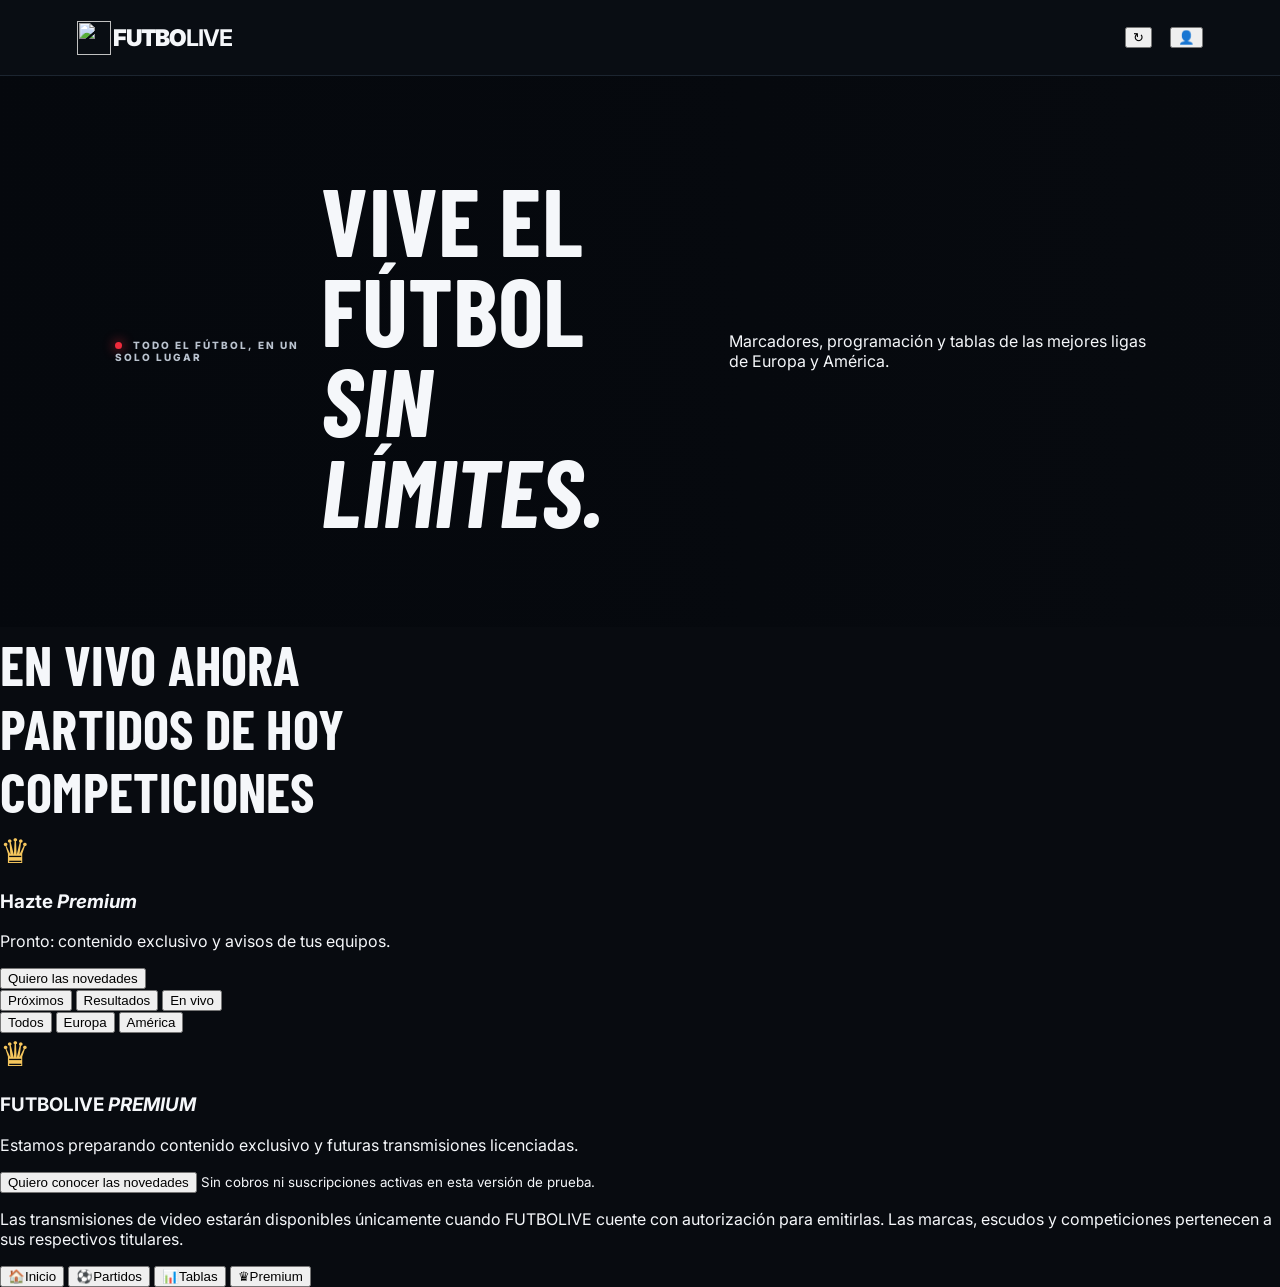
==== static/index.html @ 89f3f2bf "Add files via upload" ====
<!doctype html>
<html lang="es">
<head>
  <meta charset="utf-8">
  <meta name="viewport" content="width=device-width, initial-scale=1, viewport-fit=cover">
  <meta name="theme-color" content="#080b10">
  <meta name="description" content="FUTBOLIVE: partidos, resultados y tablas del fútbol internacional y local.">
  <meta name="apple-mobile-web-app-capable" content="yes">
  <meta name="mobile-web-app-capable" content="yes">
  <meta name="apple-mobile-web-app-status-bar-style" content="black-translucent">
  <meta name="apple-mobile-web-app-title" content="FUTBOLIVE">
  <link rel="manifest" href="/manifest.webmanifest">
  <link rel="icon" href="/icons/icon-192.png">
  <link rel="apple-touch-icon" href="/icons/apple-touch-icon.png">
  <link rel="preconnect" href="https://fonts.googleapis.com">
  <link rel="preconnect" href="https://fonts.gstatic.com" crossorigin>
  <link href="https://fonts.googleapis.com/css2?family=Barlow+Condensed:ital,wght@1,700;1,800;1,900&family=Inter:wght@400;500;600;700;800&display=swap" rel="stylesheet">
  <link rel="stylesheet" href="/styles.css">
  <title>FUTBOLIVE | El fútbol en vivo</title>
</head>
<body>
  <header class="topbar">
    <a class="brand" href="/" aria-label="FUTBOLIVE inicio">
      <img src="/icons/icon-192.png" alt="" width="34" height="34">
      <span>FUTBO<b>LIVE</b></span>
    </a>
    <div class="top-actions">
      <button class="icon-btn" id="refreshBtn" aria-label="Actualizar">↻</button>
      <button class="icon-btn" id="loginBtn" aria-label="Mi cuenta">👤</button>
    </div>
  </header>

  <div class="banner" id="banner" hidden></div>

  <main>
    <!-- INICIO -->
    <section class="view active" id="view-inicio">
      <div class="hero">
        <span class="eyebrow"><i class="pulse"></i> TODO EL FÚTBOL, EN UN SOLO LUGAR</span>
        <h1>Vive el fútbol<br><em>sin límites.</em></h1>
        <p>Marcadores, programación y tablas de las mejores ligas de Europa y América.</p>
      </div>

      <div class="block-title"><h2><span class="bar"></span>En vivo ahora</h2></div>
      <div class="list" id="liveList"></div>

      <div class="block-title"><h2><span class="bar"></span>Partidos de hoy</h2></div>
      <div class="list" id="todayList"></div>

      <div class="block-title"><h2><span class="bar"></span>Competiciones</h2></div>
      <div class="league-grid" id="leagueGrid"></div>

      <div class="premium-card">
        <span class="crown">♛</span>
        <h3>Hazte <em>Premium</em></h3>
        <p>Pronto: contenido exclusivo y avisos de tus equipos.</p>
        <button class="btn gold" data-info="premium">Quiero las novedades</button>
      </div>
    </section>

    <!-- PARTIDOS -->
    <section class="view" id="view-partidos">
      <div class="seg" id="whenSeg" role="tablist">
        <button class="seg-btn active" data-when="upcoming">Próximos</button>
        <button class="seg-btn" data-when="results">Resultados</button>
        <button class="seg-btn" data-when="live">En vivo</button>
      </div>
      <div class="chips" id="regionChips">
        <button class="chip active" data-region="todos">Todos</button>
        <button class="chip" data-region="europa">Europa</button>
        <button class="chip" data-region="america">América</button>
      </div>
      <div class="chips" id="leagueChips"></div>
      <div class="list" id="matchList"></div>
    </section>

    <!-- TABLAS -->
    <section class="view" id="view-tablas">
      <div class="chips" id="tableChips"></div>
      <div id="tableBox"></div>
    </section>

    <!-- PREMIUM -->
    <section class="view" id="view-premium">
      <div class="premium-card big">
        <span class="crown">♛</span>
        <h3>FUTBOLIVE <em>PREMIUM</em></h3>
        <p>Estamos preparando contenido exclusivo y futuras transmisiones licenciadas.</p>
        <button class="btn gold" data-info="premium">Quiero conocer las novedades</button>
        <small>Sin cobros ni suscripciones activas en esta versión de prueba.</small>
      </div>
      <p class="legal">Las transmisiones de video estarán disponibles únicamente cuando FUTBOLIVE cuente con autorización para emitirlas. Las marcas, escudos y competiciones pertenecen a sus respectivos titulares.</p>
    </section>
  </main>

  <nav class="tabbar" id="tabbar">
    <button class="tab active" data-view="inicio"><span>🏠</span>Inicio</button>
    <button class="tab" data-view="partidos"><span>⚽</span>Partidos</button>
    <button class="tab" data-view="tablas"><span>📊</span>Tablas</button>
    <button class="tab" data-view="premium"><span>♛</span>Premium</button>
  </nav>

  <dialog id="infoDialog">
    <button class="dialog-close" id="closeDialog" aria-label="Cerrar">×</button>
    <span class="eyebrow">FUTBOLIVE</span>
    <h3 id="dialogTitle">Próximamente</h3>
    <p id="dialogText"></p>
    <button class="btn" id="okDialog">Entendido</button>
  </dialog>

  <script src="/app.js"></script>
</body>
</html>
---- styles.css ----
@import url('https://fonts.googleapis.com/css2?family=Barlow+Condensed:wght@600;700;800;900&family=Inter:wght@400;500;600;700;800&display=swap');
:root{--bg:#080b10;--panel:#111720;--panel2:#171f2b;--text:#f5f7fa;--muted:#9aa5b3;--red:#f02b3c;--line:#252e3a}
*{box-sizing:border-box}html{scroll-behavior:smooth}body{margin:0;background:var(--bg);color:var(--text);font-family:Inter,Arial,sans-serif}a{color:inherit;text-decoration:none}.red{color:var(--red)}.topbar{height:76px;padding:0 6vw;display:flex;align-items:center;justify-content:space-between;background:#090d13;border-bottom:1px solid #1c2530;position:sticky;top:0;z-index:10}.brand{font-weight:900;letter-spacing:-1px;font-size:23px;display:flex;align-items:center;gap:2px}.brand-mark{background:var(--red);width:31px;height:31px;display:inline-grid;place-items:center;border-radius:8px;margin-right:7px}.desktop-nav{display:flex;gap:32px;color:#aeb7c3;font-size:13px;font-weight:600}.desktop-nav a:hover,.desktop-nav .active{color:white}.top-actions{display:flex;align-items:center;gap:18px}.ghost{border:0;background:none;color:white;font:600 13px Inter;cursor:pointer}.button{display:inline-flex;justify-content:center;align-items:center;gap:12px;background:var(--red);color:white;border:1px solid var(--red);padding:14px 20px;border-radius:5px;font-weight:800;font-size:13px;cursor:pointer}.button:hover{filter:brightness(1.12)}.button.small{padding:11px 15px}.button.outline{background:transparent;border-color:#667080}.menu-toggle,.mobile-nav{display:none}.hero{min-height:540px;position:relative;display:flex;align-items:center;padding:75px 9vw;background:linear-gradient(90deg,rgba(5,8,13,.98),rgba(5,8,13,.78) 48%,rgba(5,8,13,.22)),url('https://images.unsplash.com/photo-1522778119026-d647f0596c20?auto=format&fit=crop&w=1900&q=85') center/cover}.hero-content{position:relative;max-width:610px}.eyebrow{font-size:10px;font-weight:800;letter-spacing:2px;color:#bac3cf}.pulse{display:inline-block;width:7px;height:7px;border-radius:50%;background:var(--red);margin-right:7px;box-shadow:0 0 12px var(--red)}h1,h2{font-family:'Barlow Condensed',Impact,sans-serif;text-transform:uppercase;line-height:.94;letter-spacing:.2px}h1{font-size:clamp(56px,8vw,96px);margin:23px 0 17px}h2{font-size:clamp(38px,5vw,55px);margin:12px 0}.hero-content>p:not(.micro){color:#c1c8d1;line-height:1.7;max-width:490px;font-size:15px}.hero-buttons{display:flex;gap:12px;flex-wrap:wrap;margin-top:27px}.micro{font-size:10px;color:#a0a9b5;max-width:500px;line-height:1.5;margin-top:18px}.hero-bottom{position:absolute;bottom:22px;left:9vw;right:9vw;display:flex;justify-content:space-between;color:#a0a9b5;font-size:9px;letter-spacing:1.7px}.section{padding:75px 9vw}.section-heading{display:flex;justify-content:space-between;align-items:end;gap:20px;margin-bottom:28px}.section-note,.section-heading small{color:var(--muted);font-size:10px}.filters{display:flex;gap:8px;margin-bottom:20px;flex-wrap:wrap}.filter{background:#111720;color:#aab4c1;border:1px solid var(--line);padding:9px 15px;border-radius:30px;font-size:11px;cursor:pointer}.filter.active,.filter:hover{background:var(--red);border-color:var(--red);color:white}.match-grid{display:grid;grid-template-columns:repeat(2,1fr);gap:14px}.match-card{background:linear-gradient(145deg,#151d28,#0e141c);border:1px solid #222d3a;padding:20px;border-radius:9px}.match-meta,.match-footer{display:flex;justify-content:space-between;gap:10px;color:#8e9aa9;font-size:9px;letter-spacing:.6px}.status{color:#e5a6ac}.teams{display:flex;justify-content:space-around;align-items:center;text-align:center;padding:25px 0}.teams>div{display:flex;align-items:center;flex-direction:column;gap:9px;font-size:12px}.crest{height:42px;width:42px;display:grid;place-items:center;border-radius:50%;background:#263346;border:1px solid #47566a;font-family:'Barlow Condensed';font-size:24px}.vs{font-family:'Barlow Condensed';font-size:19px;color:#778292}.match-footer{border-top:1px solid #26303d;padding-top:13px;letter-spacing:0}.lock{color:#d4a2a7}.leagues{background:#0d1219}.league-grid{display:grid;grid-template-columns:repeat(3,1fr);gap:12px}.league{background:#151d28;border:1px solid #26303d;border-radius:7px;padding:20px;display:grid;grid-template-columns:40px 1fr;align-items:center;column-gap:10px}.league>span{grid-row:span 2;font-size:25px}.league b{font-size:12px}.league small{font-size:10px;color:var(--muted);margin-top:4px}.premium{display:grid;grid-template-columns:1fr 1fr;align-items:center;gap:50px}.premium-copy p{color:var(--muted);line-height:1.7;max-width:440px;font-size:14px}.premium-panel{background:linear-gradient(145deg,#1a2431,#101720);border:1px solid #384454;border-radius:12px;padding:30px;text-align:center}.crown{font-size:34px;color:#f5c65d}.premium-panel h3{font-size:20px}.premium-panel p,.premium-panel small{color:#aab4c1;line-height:1.6;font-size:12px}.premium-panel .button{width:100%;margin:12px 0}footer{border-top:1px solid var(--line);padding:32px 9vw;display:flex;align-items:center;justify-content:space-between;gap:20px;flex-wrap:wrap}footer p{color:#aab4c1;font-size:11px}footer small{width:100%;color:#687484;font-size:9px}dialog{background:#151e29;color:white;border:1px solid #3a4655;border-radius:12px;padding:30px;max-width:390px;width:calc(100% - 32px)}dialog::backdrop{background:#000b}.dialog-close{float:right;background:none;border:0;color:white;font-size:25px;cursor:pointer}dialog h3{font-family:'Barlow Condensed';font-size:30px;text-transform:uppercase}dialog p{color:#b6c0cc;font-size:13px;line-height:1.6}dialog .button{margin-top:12px}
@media(max-width:760px){.topbar{height:65px;padding:0 5vw}.desktop-nav,.top-actions .ghost,.top-actions .button{display:none}.menu-toggle{display:block;background:none;border:0;color:white;font-size:24px}.mobile-nav{padding:14px 5vw;background:#101720;border-bottom:1px solid var(--line);gap:18px;flex-wrap:wrap}.mobile-nav.open{display:flex}.mobile-nav a{font-size:12px;color:#dce2e9}.hero{min-height:520px;padding:65px 7vw;background-position:60% center}.hero-bottom{left:7vw;right:7vw}.section{padding:55px 6vw}.section-heading{align-items:start;flex-direction:column}.match-grid{grid-template-columns:1fr}.league-grid{grid-template-columns:repeat(2,1fr)}.premium{grid-template-columns:1fr;gap:25px}footer{padding:28px 6vw;display:block}footer p{margin:12px 0}footer small{display:block;margin-top:20px}.match-card{padding:17px}.match-footer{font-size:8px}}
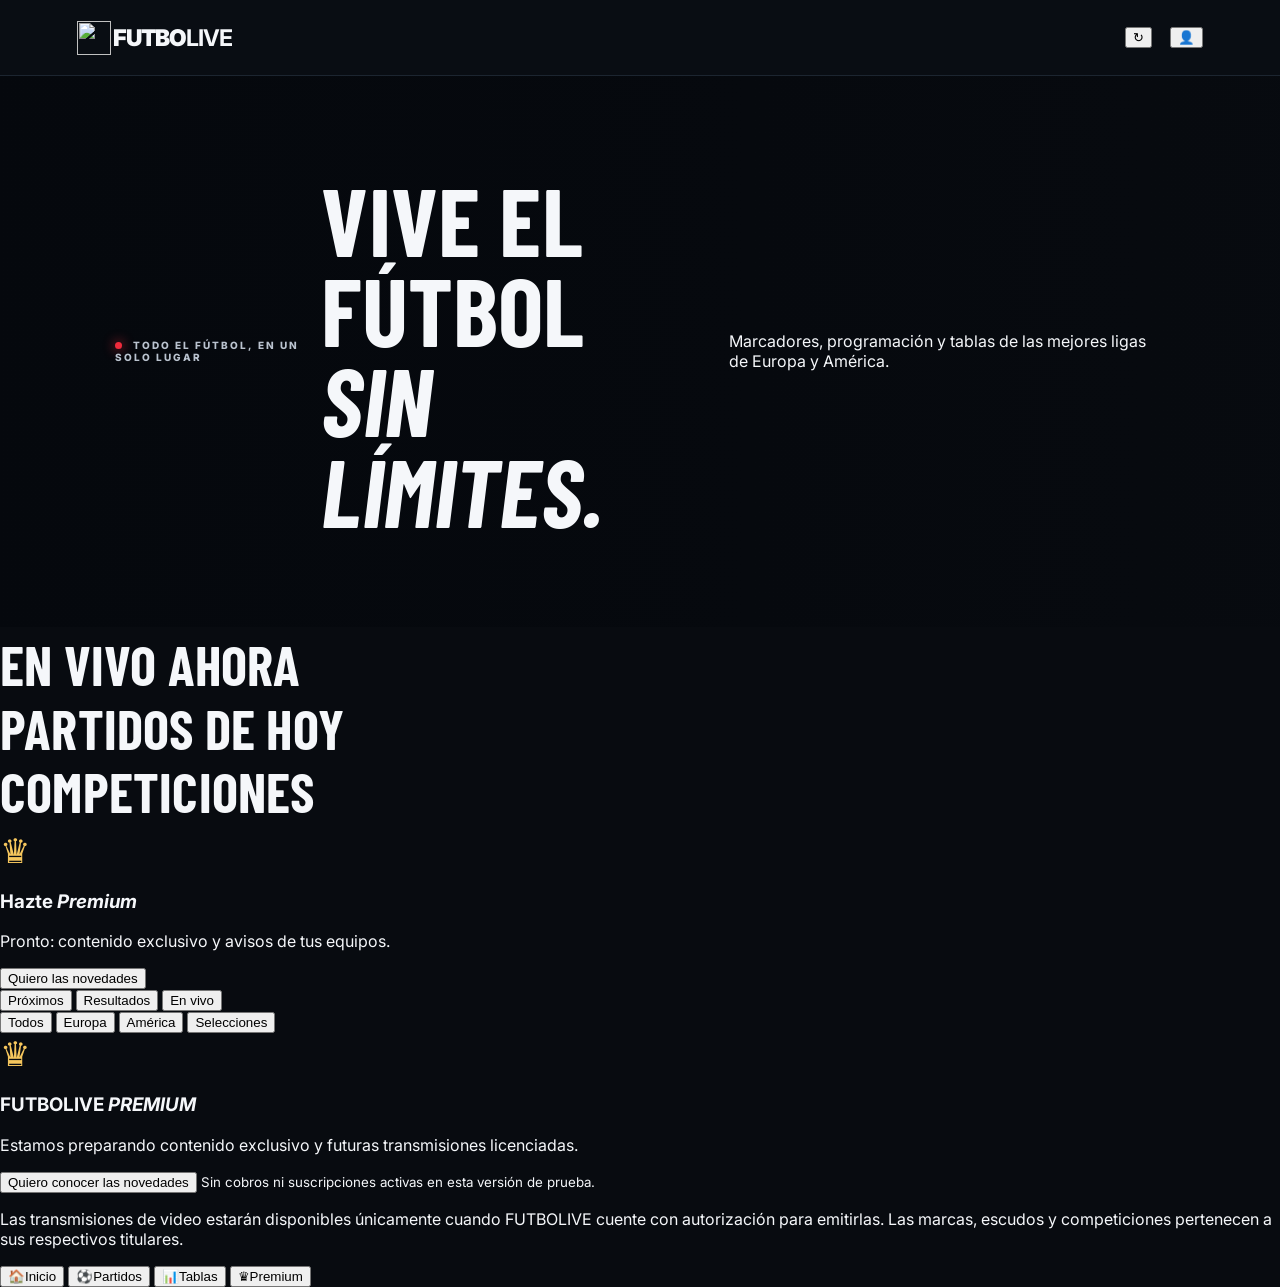
==== commit cf248185: "Add files via upload" ====
--- a/static/index.html
+++ b/static/index.html
@@ -69,6 +69,7 @@
         <button class="chip active" data-region="todos">Todos</button>
         <button class="chip" data-region="europa">Europa</button>
         <button class="chip" data-region="america">América</button>
+        <button class="chip" data-region="selecciones">Selecciones</button>
       </div>
       <div class="chips" id="leagueChips"></div>
       <div class="list" id="matchList"></div>
